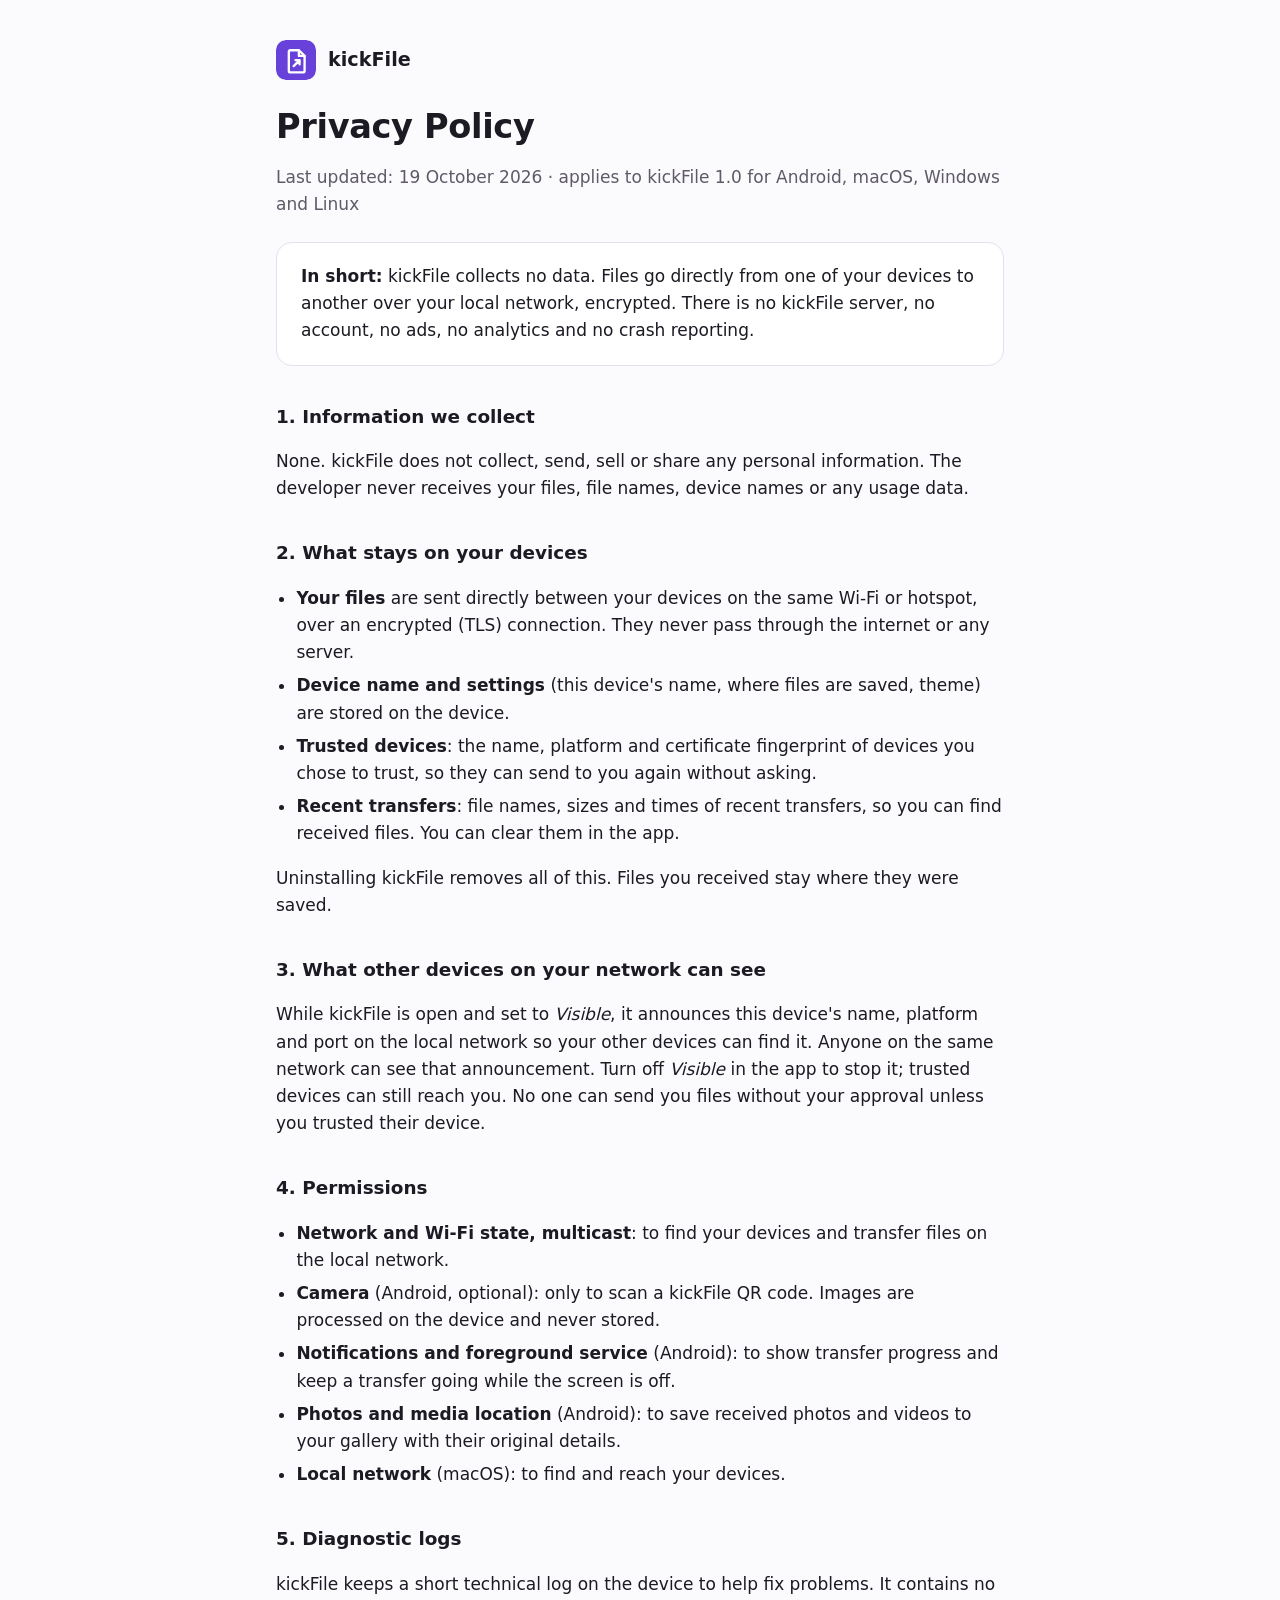
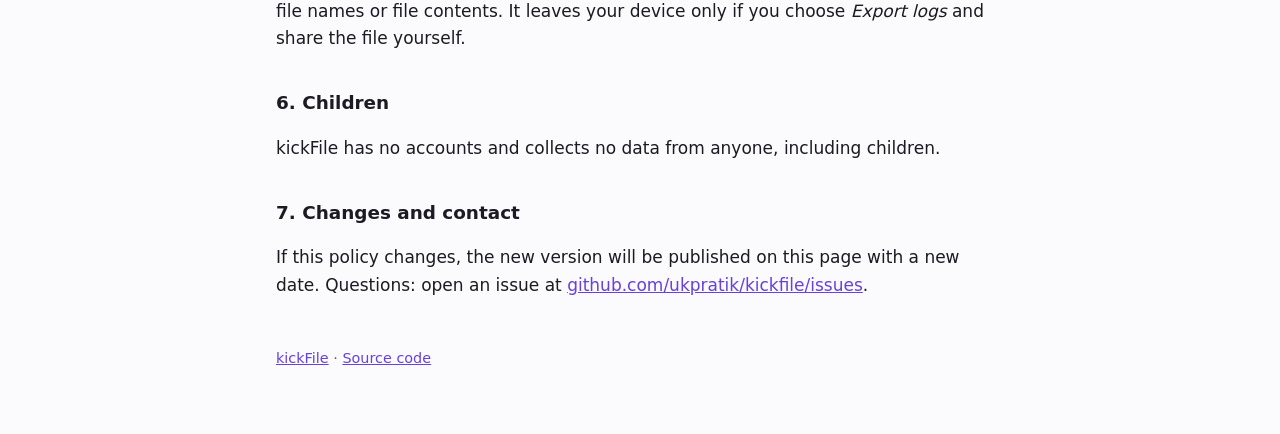
==== site/privacy/index.html @ 54886fb2 "docs: README, architecture, protocol, releasing, contributing, security, changelog; site, fastlane, " ====
<!doctype html>
<!-- SPDX-License-Identifier: GPL-3.0-or-later -->
<html lang="en">
<head>
  <meta charset="utf-8">
  <meta name="viewport" content="width=device-width, initial-scale=1">
  <title>Privacy Policy · kickFile</title>
  <link rel="stylesheet" href="../style.css">
  <link rel="icon" href="../icon.svg">
</head>
<body>
<main>
  <a class="brand" href="../"><img src="../icon.svg" alt=""> kickFile</a>
  <h1>Privacy Policy</h1>
  <p class="muted">Last updated: 19 October 2026 · applies to kickFile 1.0 for Android, macOS, Windows and Linux</p>

  <div class="card"><strong>In short:</strong> kickFile collects no data. Files go directly from one of your devices to another over your local network, encrypted. There is no kickFile server, no account, no ads, no analytics and no crash reporting.</div>

  <h2>1. Information we collect</h2>
  <p>None. kickFile does not collect, send, sell or share any personal information. The developer never receives your files, file names, device names or any usage data.</p>

  <h2>2. What stays on your devices</h2>
  <ul>
    <li><strong>Your files</strong> are sent directly between your devices on the same Wi-Fi or hotspot, over an encrypted (TLS) connection. They never pass through the internet or any server.</li>
    <li><strong>Device name and settings</strong> (this device's name, where files are saved, theme) are stored on the device.</li>
    <li><strong>Trusted devices</strong>: the name, platform and certificate fingerprint of devices you chose to trust, so they can send to you again without asking.</li>
    <li><strong>Recent transfers</strong>: file names, sizes and times of recent transfers, so you can find received files. You can clear them in the app.</li>
  </ul>
  <p>Uninstalling kickFile removes all of this. Files you received stay where they were saved.</p>

  <h2>3. What other devices on your network can see</h2>
  <p>While kickFile is open and set to <em>Visible</em>, it announces this device's name, platform and port on the local network so your other devices can find it. Anyone on the same network can see that announcement. Turn off <em>Visible</em> in the app to stop it; trusted devices can still reach you. No one can send you files without your approval unless you trusted their device.</p>

  <h2>4. Permissions</h2>
  <ul>
    <li><strong>Network and Wi-Fi state, multicast</strong>: to find your devices and transfer files on the local network.</li>
    <li><strong>Camera</strong> (Android, optional): only to scan a kickFile QR code. Images are processed on the device and never stored.</li>
    <li><strong>Notifications and foreground service</strong> (Android): to show transfer progress and keep a transfer going while the screen is off.</li>
    <li><strong>Photos and media location</strong> (Android): to save received photos and videos to your gallery with their original details.</li>
    <li><strong>Local network</strong> (macOS): to find and reach your devices.</li>
  </ul>

  <h2>5. Diagnostic logs</h2>
  <p>kickFile keeps a short technical log on the device to help fix problems. It contains no file names or file contents. It leaves your device only if you choose <em>Export logs</em> and share the file yourself.</p>

  <h2>6. Children</h2>
  <p>kickFile has no accounts and collects no data from anyone, including children.</p>

  <h2>7. Changes and contact</h2>
  <p>If this policy changes, the new version will be published on this page with a new date. Questions: open an issue at <a href="https://github.com/ukpratik/kickfile/issues">github.com/ukpratik/kickfile/issues</a>.</p>

  <footer><a href="../">kickFile</a> · <a href="https://github.com/ukpratik/kickfile">Source code</a></footer>
</main>
</body>
</html>
---- site/style.css ----
/* SPDX-License-Identifier: GPL-3.0-or-later */
/* kickFile site: the app's tokens (purple accent, violet-tinted neutrals), light and dark. */
:root { --accent: #6741D9; --on-accent: #fff; --soft: #EEE9FC; --ink: #1C1A22; --muted: #5E5A68; --bg: #FBFAFD; --card: #fff; --line: #E5E1EC; }
@media (prefers-color-scheme: dark) {
  :root { --accent: #B39DFF; --on-accent: #1E1240; --soft: #2A2342; --ink: #ECE9F2; --muted: #A9A4B4; --bg: #131218; --card: #1C1A23; --line: #2E2B38; }
}
* { box-sizing: border-box; }
body { margin: 0; background: var(--bg); color: var(--ink); font: 17px/1.6 system-ui, -apple-system, "Segoe UI", Roboto, sans-serif; }
main { max-width: 760px; margin: 0 auto; padding: 40px 16px 64px; }
a { color: var(--accent); }
h1 { font-size: 2.1rem; line-height: 1.15; margin: 0 0 10px; letter-spacing: -0.01em; }
h2 { font-size: 1.15rem; margin: 36px 0 10px; }
.muted { color: var(--muted); }
.card { background: var(--card); border: 1px solid var(--line); border-radius: 16px; padding: 20px 24px; margin: 24px 0; }
.brand { display: flex; align-items: center; gap: 12px; margin-bottom: 28px; font-weight: 700; font-size: 1.2rem; text-decoration: none; color: var(--ink); }
.brand img { width: 40px; height: 40px; border-radius: 10px; }
.btn { display: inline-block; background: var(--accent); color: var(--on-accent); text-decoration: none; font-weight: 600; padding: 12px 22px; border-radius: 12px; }
.btn.tonal { background: var(--soft); color: var(--accent); }
.primary { display: flex; flex-wrap: wrap; align-items: center; gap: 12px 16px; }
.primary .note { flex-basis: 100%; font-size: .92rem; color: var(--muted); margin: 0; }
.grid { display: grid; grid-template-columns: repeat(auto-fit, minmax(220px, 1fr)); gap: 12px; }
.grid .card { margin: 0; padding: 16px 18px; }
.grid h3 { margin: 0 0 2px; font-size: 1rem; }
.grid p { margin: 0 0 10px; font-size: .9rem; color: var(--muted); }
.grid ul { list-style: none; padding: 0; margin: 0; font-size: .95rem; }
.grid li { margin: 4px 0; }
.soon { font-size: .78rem; color: var(--muted); background: var(--soft); border-radius: 6px; padding: 1px 7px; margin-left: 4px; white-space: nowrap; }
.shot { width: 100%; height: auto; border-radius: 12px; }
ol, ul { padding-left: 1.2em; }
li { margin: 6px 0; }
code { font-size: .9em; background: var(--soft); padding: 1px 5px; border-radius: 5px; overflow-wrap: anywhere; }
footer { margin-top: 48px; font-size: 0.9rem; color: var(--muted); }
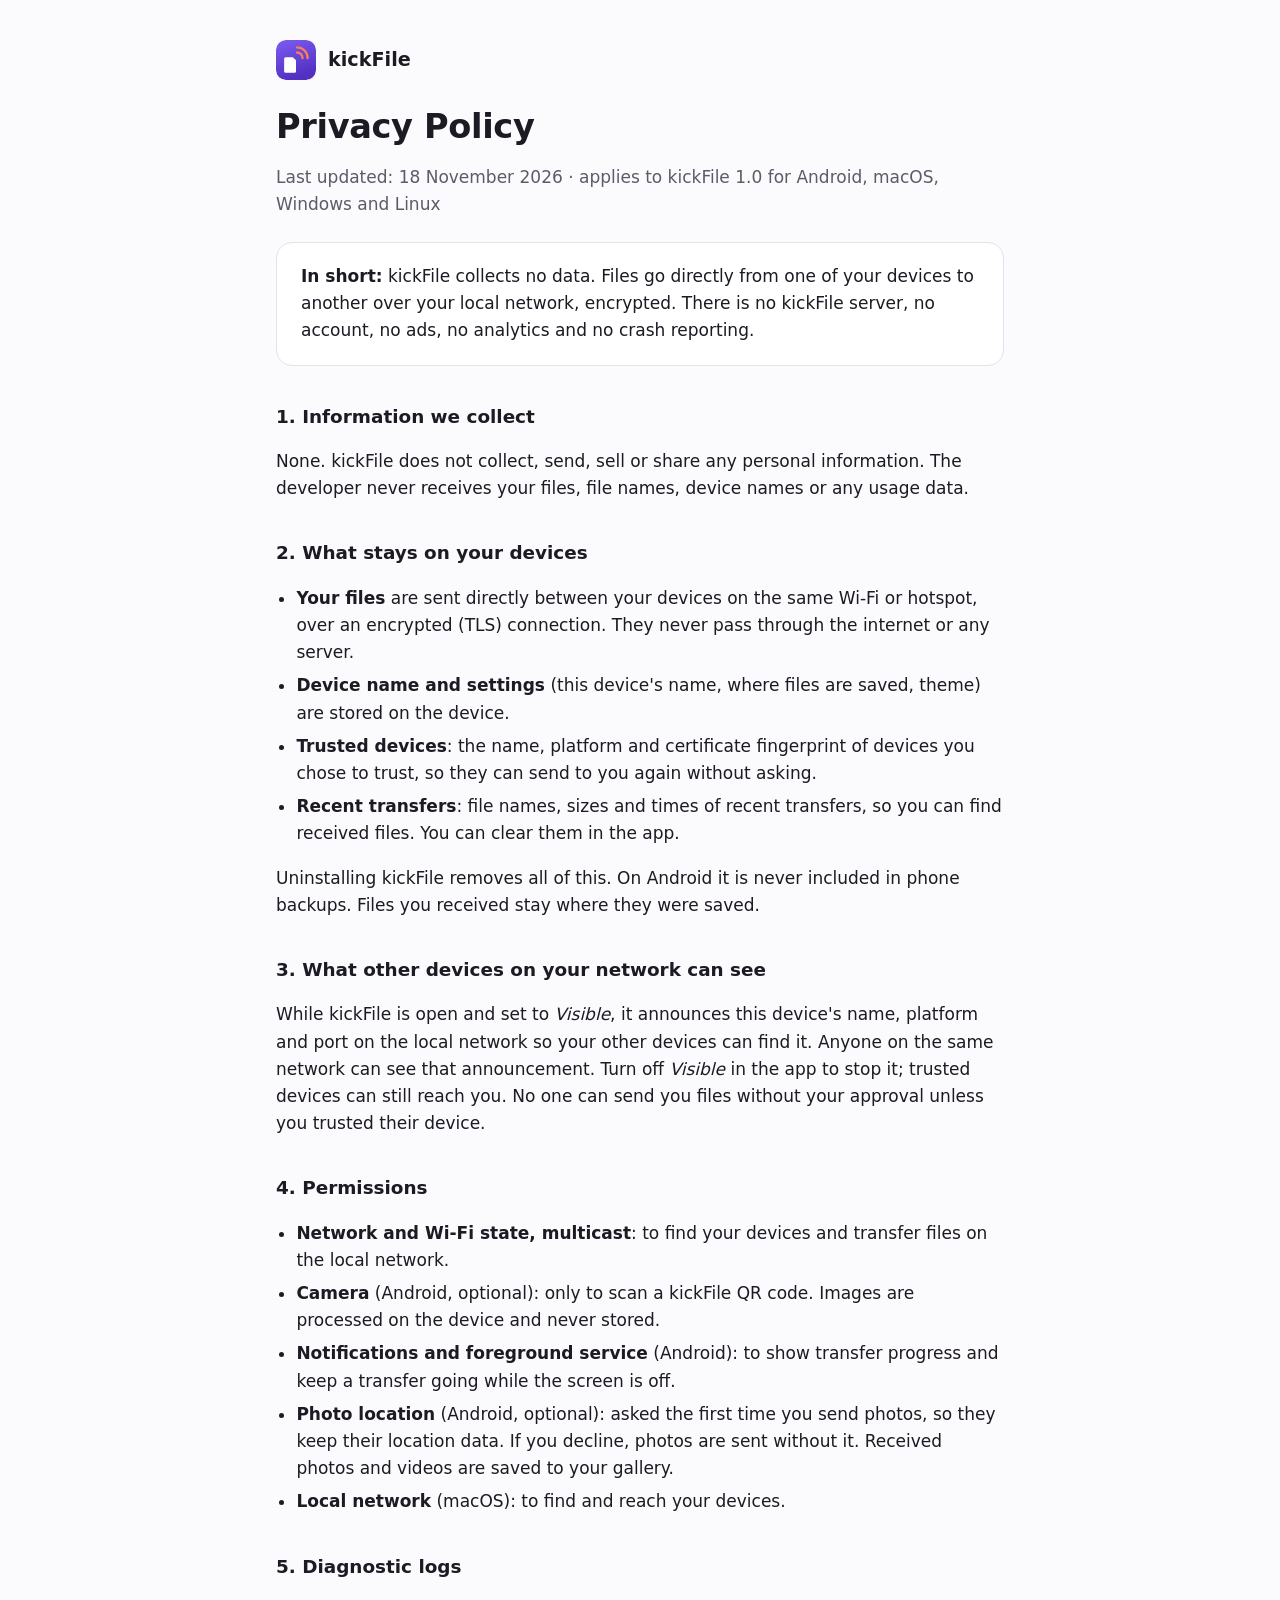
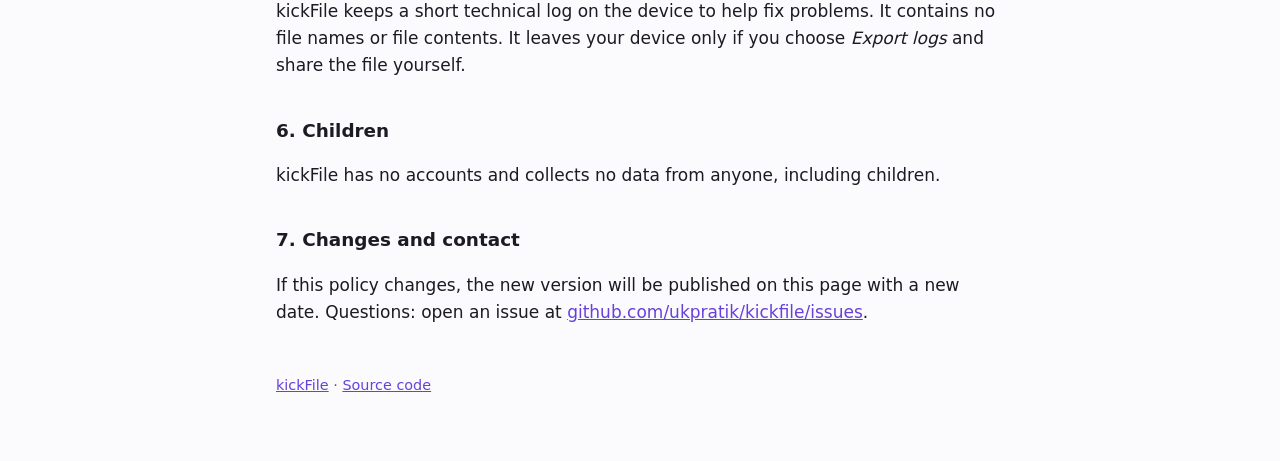
==== commit 6321a755: "fix(android): 1.0.2 security hardening before Google Play - kickfile:// links from other apps ask "C" ====
--- a/site/privacy/index.html
+++ b/site/privacy/index.html
@@ -12,7 +12,7 @@
 <main>
   <a class="brand" href="../"><img src="../icon.svg" alt=""> kickFile</a>
   <h1>Privacy Policy</h1>
-  <p class="muted">Last updated: 19 October 2026 · applies to kickFile 1.0 for Android, macOS, Windows and Linux</p>
+  <p class="muted">Last updated: 18 November 2026 · applies to kickFile 1.0 for Android, macOS, Windows and Linux</p>
 
   <div class="card"><strong>In short:</strong> kickFile collects no data. Files go directly from one of your devices to another over your local network, encrypted. There is no kickFile server, no account, no ads, no analytics and no crash reporting.</div>
 
@@ -26,7 +26,7 @@
     <li><strong>Trusted devices</strong>: the name, platform and certificate fingerprint of devices you chose to trust, so they can send to you again without asking.</li>
     <li><strong>Recent transfers</strong>: file names, sizes and times of recent transfers, so you can find received files. You can clear them in the app.</li>
   </ul>
-  <p>Uninstalling kickFile removes all of this. Files you received stay where they were saved.</p>
+  <p>Uninstalling kickFile removes all of this. On Android it is never included in phone backups. Files you received stay where they were saved.</p>
 
   <h2>3. What other devices on your network can see</h2>
   <p>While kickFile is open and set to <em>Visible</em>, it announces this device's name, platform and port on the local network so your other devices can find it. Anyone on the same network can see that announcement. Turn off <em>Visible</em> in the app to stop it; trusted devices can still reach you. No one can send you files without your approval unless you trusted their device.</p>
@@ -36,7 +36,7 @@
     <li><strong>Network and Wi-Fi state, multicast</strong>: to find your devices and transfer files on the local network.</li>
     <li><strong>Camera</strong> (Android, optional): only to scan a kickFile QR code. Images are processed on the device and never stored.</li>
     <li><strong>Notifications and foreground service</strong> (Android): to show transfer progress and keep a transfer going while the screen is off.</li>
-    <li><strong>Photos and media location</strong> (Android): to save received photos and videos to your gallery with their original details.</li>
+    <li><strong>Photo location</strong> (Android, optional): asked the first time you send photos, so they keep their location data. If you decline, photos are sent without it. Received photos and videos are saved to your gallery.</li>
     <li><strong>Local network</strong> (macOS): to find and reach your devices.</li>
   </ul>
 
--- a/site/style.css
+++ b/site/style.css
@@ -18,7 +18,7 @@
 .btn.tonal { background: var(--soft); color: var(--accent); }
 .primary { display: flex; flex-wrap: wrap; align-items: center; gap: 12px 16px; }
 .primary .note { flex-basis: 100%; font-size: .92rem; color: var(--muted); margin: 0; }
-.grid { display: grid; grid-template-columns: repeat(auto-fit, minmax(220px, 1fr)); gap: 12px; }
+.grid { display: grid; grid-template-columns: repeat(auto-fit, minmax(min(220px, 100%), 1fr)); gap: 12px; }
 .grid .card { margin: 0; padding: 16px 18px; }
 .grid h3 { margin: 0 0 2px; font-size: 1rem; }
 .grid p { margin: 0 0 10px; font-size: .9rem; color: var(--muted); }
